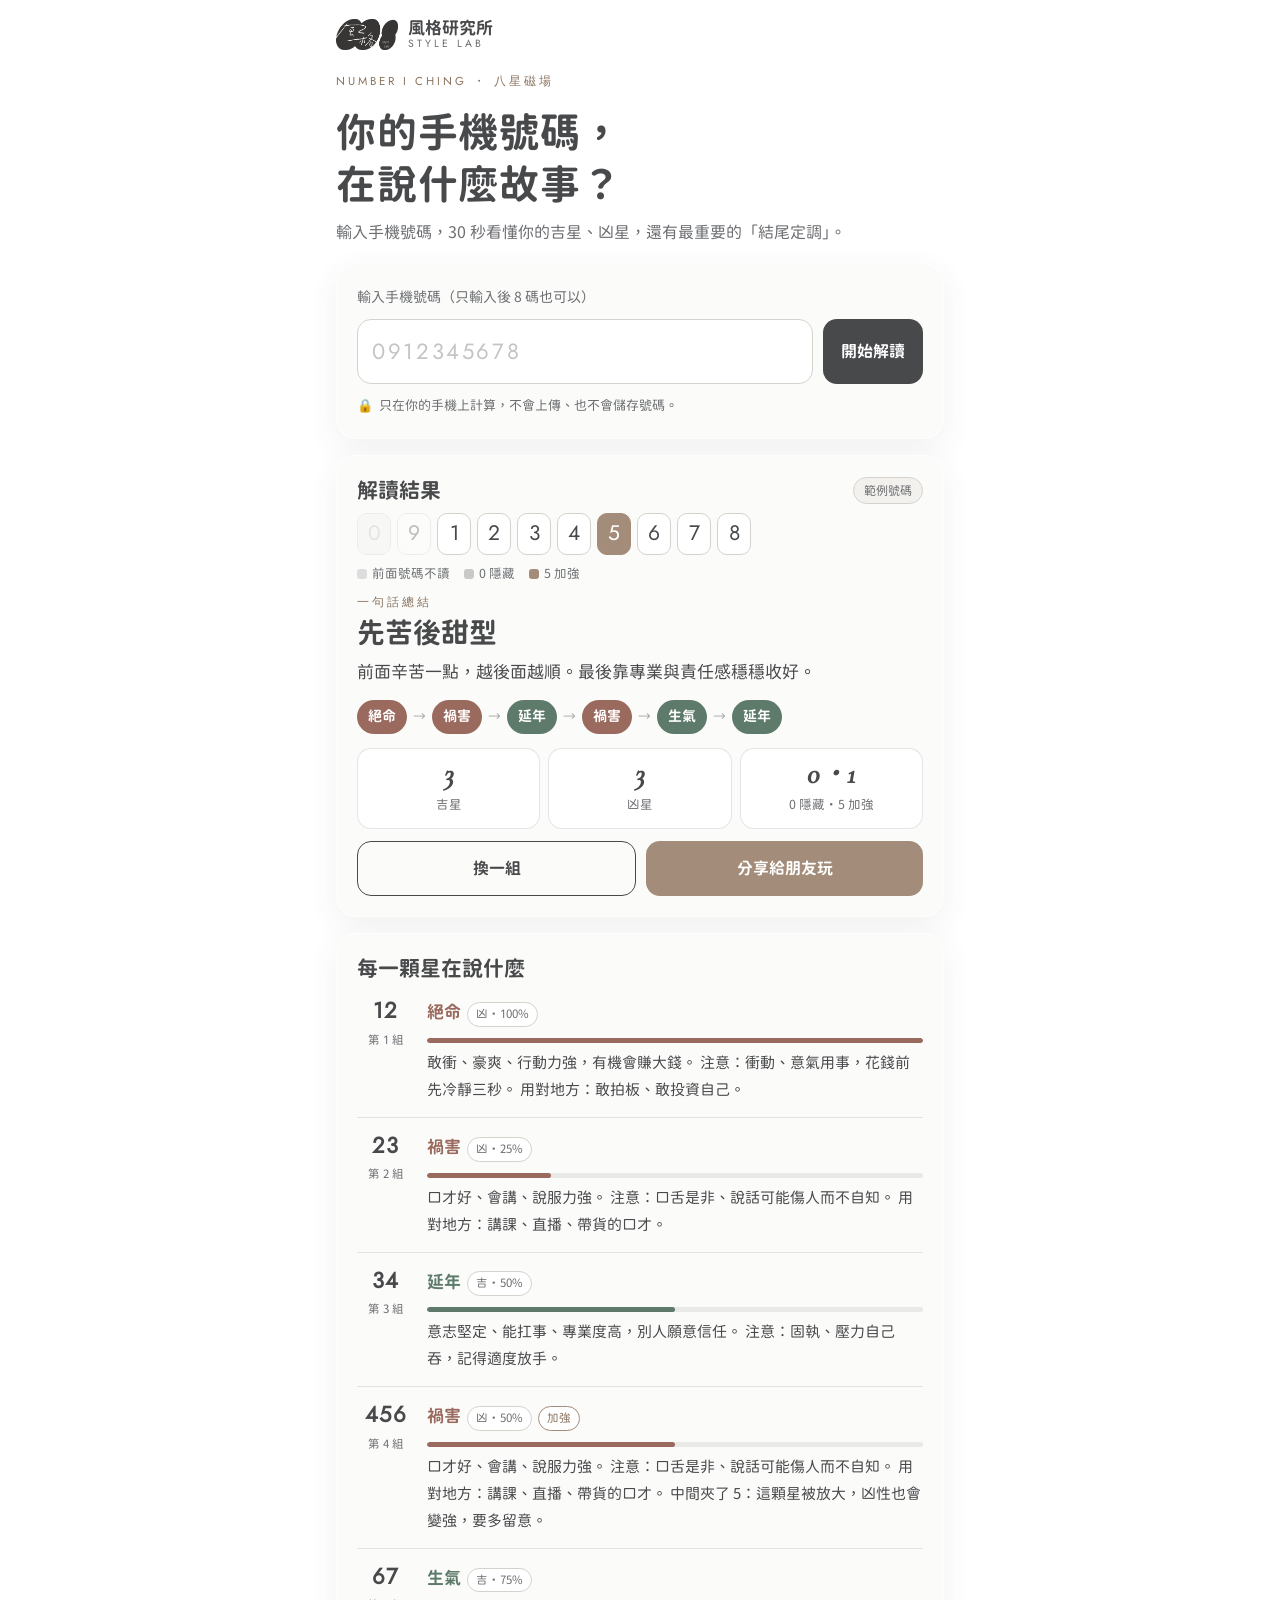
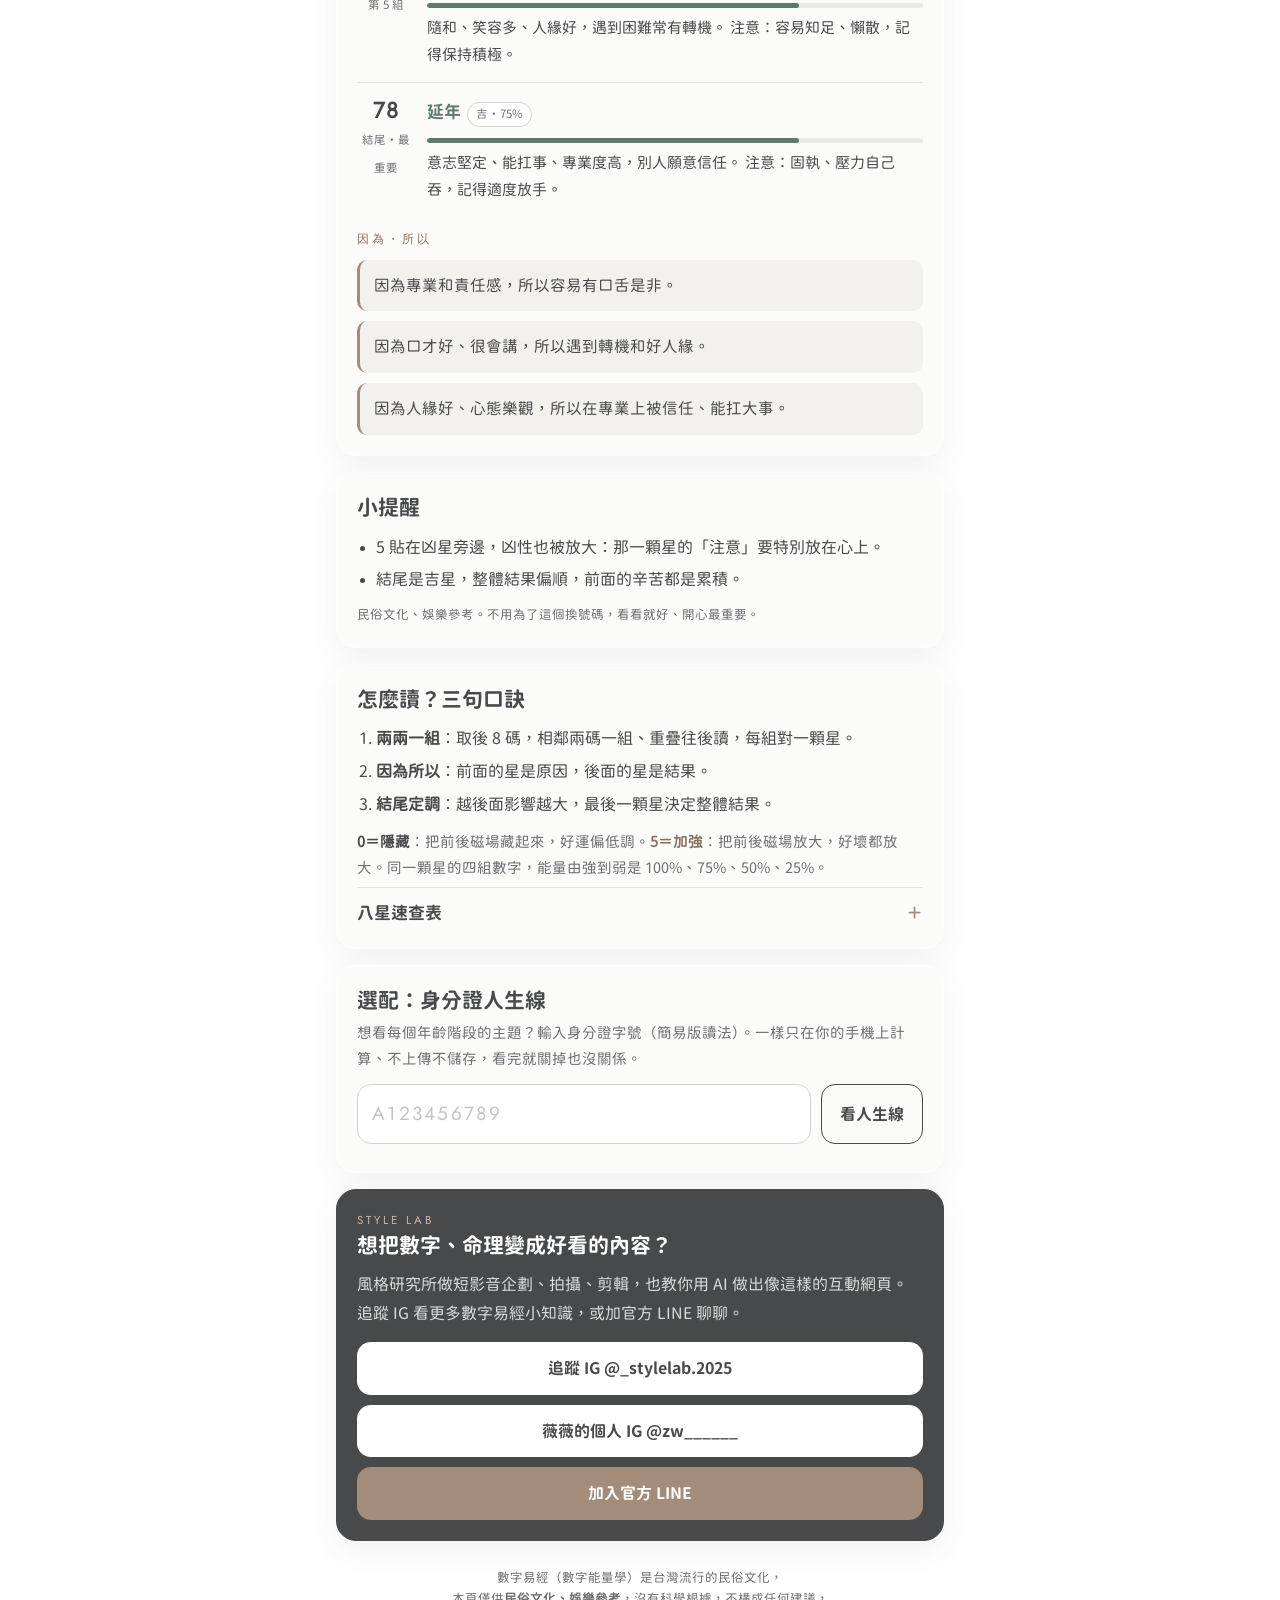
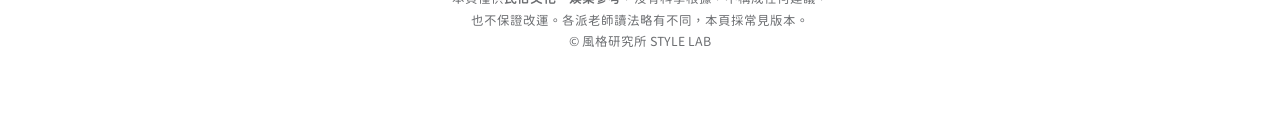
==== number/index.html @ 693fcae9 "新增數字易經八星判斷一頁式網頁 /number/ 獨立頁面，不連進官網導覽；只在瀏覽器計算、不上傳不儲存。  Co-Authored-By: Claude Opus 5.5 <noreply@anth" ====
<!doctype html>
<html lang="zh-Hant-TW">
<head>
<meta charset="utf-8">
<meta name="viewport" content="width=device-width,initial-scale=1,viewport-fit=cover">
<title>數字易經・八星判斷｜風格研究所</title>
<meta name="description" content="輸入手機號碼，30 秒看懂你的八星磁場：天醫、生氣、延年、伏位、絕命、五鬼、六煞、禍害。只在你的手機上計算，不上傳、不儲存。民俗文化、娛樂參考。">
<meta name="color-scheme" content="light">
<meta name="theme-color" content="#E4E4E3">
<meta property="og:title" content="你的手機號碼，在說什麼故事？｜數字易經八星判斷">
<meta property="og:description" content="輸入手機後 8 碼，看懂你的吉星、凶星和結尾定調。風格研究所 STYLE LAB。">
<meta property="og:image" content="https://stylelab-tw.github.io/number/og.jpg">
<meta property="og:type" content="website">
<link rel="icon" href="../assets/logo.png">
<style>
@font-face{font-family:"JX";src:local("jf-jinxuanlatte-2.1 Bold"),local("jf-jinxuanlatte-2.1"),url(n-title.woff2) format("woff2");font-weight:700;font-display:swap}
@font-face{font-family:"GS";src:url(n-body.woff2) format("woff2");font-weight:400;font-display:swap}
@font-face{font-family:"Jost";src:url(../assets/jost.woff2) format("woff2");font-weight:400}
@font-face{font-family:"Corm";src:url(../assets/corm.woff2) format("woff2");font-weight:500;font-style:italic}
:root{
  --charcoal:#48494B;--smoke:#6B6D70;--mist:#A5A5A3;--warm:#D5D2CE;--ivory:#F3F1EE;--champ:#A38C79;--champ-d:#8A735F;
  --paper1:#E6E6E5;--paper2:#D9D9D8;--glass:rgba(250,250,249,.72);--line:rgba(72,73,75,.14);
  --good:#5E7A6B;--bad:#9A6A5E;
  --f-title:"JX","PingFang TC","Noto Sans TC",sans-serif;
  --f-body:"GS","PingFang TC","Noto Sans TC",sans-serif;
  --f-tag:"Jost","Helvetica Neue",Arial,sans-serif;
  --f-num:"Corm",Georgia,serif;
  color-scheme:light;
}
*{box-sizing:border-box}
html{-webkit-text-size-adjust:100%}
body{margin:0;color:var(--charcoal);font-family:var(--f-body);font-size:16px;line-height:1.8;-webkit-font-smoothing:antialiased;
  background:#DCDCDB radial-gradient(120% 70% at 85% -10%,rgba(255,255,255,.75),rgba(255,255,255,0) 60%) fixed,
  linear-gradient(180deg,var(--paper1),var(--paper2)) fixed;min-height:100vh}
a{color:inherit}
.wrap{max-width:640px;margin:0 auto;padding:0 max(16px,env(safe-area-inset-left,0px)) 40px}
header{display:flex;align-items:center;gap:10px;padding:18px 0 6px}
header img{width:62px;height:auto}
header .bn{font-family:var(--f-title);font-size:17px;line-height:1.2}
header .bn small{display:block;font-family:var(--f-tag);font-size:10.5px;letter-spacing:.28em;color:var(--smoke)}
.tag{font-family:var(--f-tag);font-size:11.5px;letter-spacing:.26em;color:var(--champ-d);text-transform:uppercase}
h1{font-family:var(--f-title);font-weight:700;font-size:clamp(28px,8vw,40px);line-height:1.3;margin:14px 0 8px;letter-spacing:.02em}
h2{font-family:var(--f-title);font-weight:700;font-size:21px;line-height:1.4;margin:0 0 10px}
h3{font-family:var(--f-title);font-weight:700;font-size:17px;margin:0 0 4px}
.lead{color:var(--smoke);margin:0 0 18px}
.card{background:var(--glass);border:1px solid rgba(255,255,255,.7);border-radius:20px;padding:20px;box-shadow:0 10px 30px rgba(72,73,75,.08);
  backdrop-filter:blur(10px);-webkit-backdrop-filter:blur(10px);margin:0 0 16px}
label.lb{display:block;font-size:14px;color:var(--smoke);margin-bottom:8px}
.inrow{display:flex;gap:10px}
input[type=text],input[type=tel]{flex:1;min-width:0;font:inherit;font-family:var(--f-tag);font-size:22px;letter-spacing:.12em;padding:12px 14px;border-radius:14px;border:1.5px solid var(--warm);background:#fff;color:var(--charcoal);outline:none}
input:focus{border-color:var(--champ)}
input::placeholder{color:#c4c4c2}
button{font:inherit;cursor:pointer}
.btn{border:0;border-radius:14px;padding:12px 18px;background:var(--charcoal);color:#fff;font-family:var(--f-title);font-size:16px;white-space:nowrap}
.btn.ghost{background:transparent;color:var(--charcoal);border:1.5px solid var(--charcoal)}
.btn.champ{background:var(--champ)}
.note{font-size:13px;color:var(--smoke);margin:10px 0 0;display:flex;gap:6px;align-items:flex-start}
.err{color:var(--bad);font-size:14px;margin:8px 0 0;min-height:0}
.badge{display:inline-block;font-size:12px;padding:2px 10px;border-radius:99px;background:var(--ivory);border:1px solid var(--warm);color:var(--smoke);vertical-align:middle}
/* digits */
.digits{display:flex;flex-wrap:wrap;gap:6px;margin:4px 0 14px}
.dg{width:34px;height:42px;border-radius:10px;display:flex;align-items:center;justify-content:center;font-family:var(--f-tag);font-size:21px;background:#fff;border:1px solid var(--warm)}
.dg.z{color:#b9b9b7;background:#efefee}
.dg.f{color:#fff;background:var(--champ);border-color:var(--champ)}
.dg.off{opacity:.35}
.legend{font-size:12.5px;color:var(--smoke);display:flex;gap:14px;flex-wrap:wrap;margin-top:-6px;margin-bottom:6px}
.legend i{display:inline-block;width:10px;height:10px;border-radius:3px;margin-right:5px;vertical-align:-1px}
/* summary */
.type{font-family:var(--f-title);font-size:28px;line-height:1.3;margin:2px 0 6px}
.one{font-size:17px;line-height:1.75;margin:0}
.chain{display:flex;flex-wrap:wrap;align-items:center;gap:6px;margin:14px 0 0}
.chip{display:inline-flex;align-items:center;gap:4px;padding:4px 11px;border-radius:99px;font-size:14px;font-family:var(--f-title);color:#fff}
.chip.g{background:var(--good)}.chip.b{background:var(--bad)}.chip.n{background:var(--mist)}
.arrow{color:var(--mist);font-size:13px}
.stats{display:grid;grid-template-columns:repeat(3,1fr);gap:8px;margin-top:14px}
.stat{background:#fff;border-radius:14px;padding:10px;text-align:center;border:1px solid var(--line)}
.stat b{display:block;font-family:var(--f-num);font-style:italic;font-size:28px;line-height:1.1;color:var(--charcoal)}
.stat span{font-size:12.5px;color:var(--smoke)}
/* rows */
.row{display:flex;gap:12px;padding:14px 0;border-top:1px solid var(--line)}
.row:first-of-type{border-top:0;padding-top:4px}
.pair{flex:none;width:58px;text-align:center}
.pair b{display:block;font-family:var(--f-tag);font-size:22px;letter-spacing:.06em;line-height:1.2}
.pair small{font-size:11.5px;color:var(--smoke)}
.rbody{flex:1;min-width:0}
.rhead{display:flex;flex-wrap:wrap;gap:6px;align-items:center;margin-bottom:2px}
.mini{font-size:11.5px;padding:1px 8px;border-radius:99px;border:1px solid var(--warm);color:var(--smoke);background:#fff}
.mini.h{background:#efefee}.mini.s{border-color:var(--champ);color:var(--champ-d)}
.bar{height:5px;border-radius:9px;background:#e9e9e8;margin:6px 0 6px;overflow:hidden}
.bar i{display:block;height:100%;border-radius:9px}
.rbody p{margin:0;font-size:15px}
.because{background:var(--ivory);border-left:3px solid var(--champ);border-radius:10px;padding:12px 14px;margin:10px 0 0;font-size:15.5px}
.tips{margin:0;padding-left:1.2em}
.tips li{margin:4px 0}
details{border-top:1px solid var(--line);padding-top:10px;margin-top:6px}
summary{cursor:pointer;font-family:var(--f-title);font-size:17px;list-style:none;display:flex;justify-content:space-between;align-items:center}
summary::-webkit-details-marker{display:none}
summary::after{content:"＋";color:var(--champ)}
details[open] summary::after{content:"－"}
table{width:100%;border-collapse:collapse;font-size:14px}
th,td{padding:8px 6px;border-bottom:1px solid var(--line);text-align:left;vertical-align:top}
th{font-weight:400;color:var(--smoke);font-size:12.5px}
td.st{font-family:var(--f-title);white-space:nowrap}
td.nm{font-family:var(--f-tag);letter-spacing:.04em;white-space:nowrap}
.cta{background:var(--charcoal);color:#fff;border-color:var(--charcoal)}
.cta h2{color:#fff}
.cta p{color:#dcdcdb;margin:0 0 14px}
.cta .btns{display:flex;flex-direction:column;gap:10px}
.cta a.btn{display:block;text-align:center;text-decoration:none;background:#fff;color:var(--charcoal)}
.cta a.btn.champ{background:var(--champ);color:#fff}
.share{display:flex;gap:10px;margin-top:12px}
.share .btn{flex:1}
footer{font-size:12.5px;color:var(--smoke);text-align:center;padding:10px 0 30px;line-height:1.7}
.toast{position:fixed;left:50%;bottom:24px;transform:translateX(-50%);background:var(--charcoal);color:#fff;padding:8px 16px;border-radius:99px;font-size:14px;opacity:0;transition:opacity .25s;pointer-events:none}
.toast.on{opacity:.95}
@media (max-width:380px){.dg{width:30px;height:38px;font-size:19px}.btn{padding:12px 14px}}
</style>
</head>
<body>
<div class="wrap">
  <header>
    <img src="../assets/logo.png" alt="風格研究所 Logo">
    <div class="bn">風格研究所<small>STYLE LAB</small></div>
  </header>

  <section>
    <div class="tag" style="margin-top:14px">Number I Ching ・ 八星磁場</div>
    <h1>你的手機號碼，<br>在說什麼故事？</h1>
    <p class="lead">輸入手機號碼，30 秒看懂你的吉星、凶星，還有最重要的「結尾定調」。</p>
  </section>

  <section class="card" id="form">
    <label class="lb" for="num">輸入手機號碼（只輸入後 8 碼也可以）</label>
    <div class="inrow">
      <input id="num" type="tel" inputmode="numeric" autocomplete="off" maxlength="14" placeholder="0912345678">
      <button class="btn" id="go">開始解讀</button>
    </div>
    <div class="err" id="err" role="alert"></div>
    <p class="note"><span>🔒</span><span>只在你的手機上計算，不會上傳、也不會儲存號碼。</span></p>
  </section>

  <div id="result" aria-live="polite"></div>

  <section class="card">
    <h2>怎麼讀？三句口訣</h2>
    <ol class="tips">
      <li><b>兩兩一組</b>：取後 8 碼，相鄰兩碼一組、重疊往後讀，每組對一顆星。</li>
      <li><b>因為所以</b>：前面的星是原因，後面的星是結果。</li>
      <li><b>結尾定調</b>：越後面影響越大，最後一顆星決定整體結果。</li>
    </ol>
    <p style="margin:10px 0 0;font-size:14.5px;color:var(--smoke)"><b style="color:var(--charcoal)">0＝隱藏</b>：把前後磁場藏起來，好運偏低調。<b style="color:var(--champ-d)">5＝加強</b>：把前後磁場放大，好壞都放大。同一顆星的四組數字，能量由強到弱是 100%、75%、50%、25%。</p>
    <details>
      <summary>八星速查表</summary>
      <table style="margin-top:8px">
        <thead><tr><th>星</th><th>數字（由強到弱）</th><th>關鍵字</th></tr></thead>
        <tbody id="tbl"></tbody>
      </table>
      <p style="font-size:12.5px;color:var(--smoke);margin:8px 0 0">數字前後顛倒意思相同（13＝31）。東組 1349、西組 2678：同組是吉星，跨組是凶星，兩個一樣是伏位。</p>
    </details>
  </section>

  <section class="card">
    <h2 style="margin-bottom:4px">選配：身分證人生線</h2>
    <p style="margin:0 0 12px;font-size:14.5px;color:var(--smoke)">想看每個年齡階段的主題？輸入身分證字號（簡易版讀法）。一樣只在你的手機上計算、不上傳不儲存，看完就關掉也沒關係。</p>
    <div class="inrow">
      <input id="pid" type="text" autocomplete="off" autocapitalize="characters" spellcheck="false" maxlength="10" placeholder="A123456789" style="font-size:19px">
      <button class="btn ghost" id="go2">看人生線</button>
    </div>
    <div class="err" id="err2" role="alert"></div>
    <div id="life"></div>
  </section>

  <section class="card cta">
    <div class="tag" style="color:#cbb8a8">Style Lab</div>
    <h2>想把數字、命理變成好看的內容？</h2>
    <p>風格研究所做短影音企劃、拍攝、剪輯，也教你用 AI 做出像這樣的互動網頁。追蹤 IG 看更多數字易經小知識，或加官方 LINE 聊聊。</p>
    <div class="btns">
      <a class="btn" href="https://www.instagram.com/_stylelab.2025/" target="_blank" rel="noopener">追蹤 IG @_stylelab.2025</a>
      <a class="btn" href="https://www.instagram.com/zw______/" target="_blank" rel="noopener">薇薇的個人 IG @zw______</a>
      <a class="btn champ" href="https://lin.ee/Q5kmamu" target="_blank" rel="noopener">加入官方 LINE</a>
    </div>
  </section>

  <footer>
    數字易經（數字能量學）是台灣流行的民俗文化，<br>本頁僅供<b>民俗文化、娛樂參考</b>，沒有科學根據，不構成任何建議，<br>也不保證改運。各派老師讀法略有不同，本頁採常見版本。<br>
    © 風格研究所 STYLE LAB
  </footer>
</div>
<div class="toast" id="toast"></div>

<script>
(function(){
"use strict";
var STARS={
  "天醫":{jx:1,pairs:["13","68","49","27"],kw:"財富、貴人、感情",
    trait:"善良大方、財運好，常遇到願意幫忙的人。",care:"太相信人容易被騙、心軟借錢要小心。",
    cause:"有財運、有貴人",result:"得到財富和貴人",end:"結果落在財與貴人，錢和幫手會來。"},
  "生氣":{jx:1,pairs:["14","67","39","28"],kw:"樂觀、人緣、轉機",
    trait:"隨和、笑容多、人緣好，遇到困難常有轉機。",care:"容易知足、懶散，記得保持積極。",
    cause:"人緣好、心態樂觀",result:"遇到轉機和好人緣",end:"最後靠好人緣收尾，遇到困難總有轉機。"},
  "延年":{jx:1,pairs:["19","78","34","26"],kw:"專業、領導、責任",
    trait:"意志堅定、能扛事、專業度高，別人願意信任。",care:"固執、壓力自己吞，記得適度放手。",
    cause:"專業和責任感",result:"在專業上被信任、能扛大事",end:"最後靠專業與責任感穩穩收好。"},
  "伏位":{jx:1,pairs:["11","22","33","44","66","77","88","99"],kw:"穩定、等待、延續",
    trait:"穩定、有耐心，會把前一顆星的能量延續下去。",care:"保守、猶豫，機會來了要敢抓。",
    cause:"穩穩累積",result:"慢慢累積、穩定延續",end:"結尾是伏位，代表前面的能量會穩穩延續下去。"},
  "絕命":{jx:0,pairs:["12","69","48","37"],kw:"衝勁、投資、大起大落",
    trait:"敢衝、豪爽、行動力強，有機會賺大錢。",care:"衝動、意氣用事，花錢前先冷靜三秒。",
    cause:"敢衝敢拚",result:"大起大落、得失都大",end:"結尾是絕命，衝勁強但起伏大，重大決定要多想一步。"},
  "五鬼":{jx:0,pairs:["18","79","36","24"],kw:"聰明、創意、變動",
    trait:"點子多、反應快、學習力強，常有鬼點子。",care:"想法反覆、計畫常變，記得把點子寫下來做完。",
    cause:"點子多、反應快",result:"計畫多變、需要多確認",end:"結尾是五鬼，點子源源不絕，但結果容易變動，計畫要定下來。"},
  "六煞":{jx:0,pairs:["16","47","38","29"],kw:"人際、桃花、美感",
    trait:"細心、有美感、異性緣好，懂得照顧人。",care:"情緒化、猶豫不決，人際上別想太多。",
    cause:"懂人心、有美感",result:"人際和感情的課題比較多",end:"結尾是六煞，美感與服務力是武器，但要顧好情緒與人際界線。"},
  "禍害":{jx:0,pairs:["17","89","46","23"],kw:"口才、表達、說服",
    trait:"口才好、會講、說服力強。",care:"口舌是非、說話可能傷人而不自知。",
    cause:"口才好、很會講",result:"容易有口舌是非",end:"結尾是禍害，口才是你的武器，說話先肯定再講問題就很加分。"}
};
var USE={"絕命":"用對地方：敢拍板、敢投資自己","五鬼":"用對地方：源源不絕的企劃點子","六煞":"用對地方：很懂人心的服務力與美感","禍害":"用對地方：講課、直播、帶貨的口才"};
var COMBO={
 "延年>天醫":"靠專業賺錢，越做越有口碑",
 "生氣>天醫":"靠人緣帶財，貴人介紹生意",
 "五鬼>天醫":"創意變現，點子能賺錢",
 "禍害>天醫":"靠口才賺錢，適合講師、直播、業務",
 "六煞>天醫":"靠人際、美感、服務賺錢",
 "絕命>天醫":"敢衝敢投資而得財，但過程辛苦",
 "天醫>生氣":"有錢也開心，財來心情好",
 "天醫>絕命":"賺得多也花得多，容易衝動投資",
 "天醫>五鬼":"財來財去，錢容易被借走或變動",
 "天醫>禍害":"因錢起口角，合夥要寫清楚",
 "延年>絕命":"責任太重、硬撐，工作壓力大",
 "五鬼>絕命":"想法太冒險，判斷容易失誤"
};
var MAP={},PCT=[100,75,50,25];
Object.keys(STARS).forEach(function(n){STARS[n].pairs.forEach(function(p,i){
  MAP[p]={n:n,pct:n==="伏位"?100:PCT[i]};MAP[p[1]+p[0]]=MAP[p];});});
function isMod(c){return c==="0"||c==="5";}
function $(id){return document.getElementById(id);}
function esc(s){return String(s).replace(/[&<>"]/g,function(c){return{"&":"&amp;","<":"&lt;",">":"&gt;","\"":"&quot;"}[c];});}

/* 手機：後 8 碼，0/5 夾在中間就併入該組 */
function readPhone(d){
  var core=[];for(var i=0;i<d.length;i++)if(!isMod(d[i]))core.push(i);
  var stars=[];
  for(var k=0;k+1<core.length;k++){
    var a=core[k],b=core[k+1],mid=d.slice(a+1,b),key=d[a]+d[b],m=MAP[key];
    var s={from:a,to:b,raw:d.slice(a,b+1),key:key,n:m.n,pct:m.pct,hide:mid.indexOf("0")>=0,boost:mid.indexOf("5")>=0,startHide:false,startBoost:false,endHide:false,endBoost:false};
    stars.push(s);
  }
  if(stars.length){
    var lead=d.slice(0,core[0]),tail=d.slice(core[core.length-1]+1);
    stars[0].startHide=lead.indexOf("0")>=0;stars[0].startBoost=lead.indexOf("5")>=0;
    var L=stars[stars.length-1];L.endHide=tail.indexOf("0")>=0;L.endBoost=tail.indexOf("5")>=0;
  }
  // 伏位延續前一顆星
  stars.forEach(function(s,i){s.eff=s.n;if(s.n==="伏位"&&i>0)s.eff=stars[i-1].eff;s.jx=STARS[s.eff].jx;});
  return stars;
}
function halfScore(arr){var g=0,b=0;arr.forEach(function(s){s.jx?g++:b++;});return{g:g,b:b,v:g-b};}
function judgeType(stars){
  var n=stars.length,bad=stars.filter(function(s){return!s.jx;}).length;
  if(n===1)return stars[0].jx?{t:"吉星型",d:"只有一顆星，而且是吉星。"}:{t:"挑戰型",d:"只有一顆星，是要學會用的能量。"};
  if(bad===0)return{t:"全吉星・順風型",d:"整串都是吉星，順上加順。"};
  var h=Math.floor(n/2),A=halfScore(stars.slice(0,h)),B=halfScore(stars.slice(h));
  if(A.v<=0&&B.v>0)return{t:"先苦後甜型",d:"前面辛苦一點，越後面越順。"};
  if(A.v>0&&B.v<0)return{t:"先甜後苦型",d:"開頭順，後段要守住成果。"};
  if(bad>n-bad)return{t:"波動挑戰型",d:"凶星比較多，能量很強，用對地方就是優勢。"};
  return{t:"起伏成長型",d:"吉凶交錯，在起伏中一路成長。"};
}
function becauseLine(a,b){
  var k=a.eff+">"+b.eff;
  if(COMBO[k])return "因為"+STARS[a.eff].cause+"，所以"+COMBO[k]+"。";
  if(b.n==="伏位")return "因為"+STARS[a.eff].cause+"，後面接伏位，這股能量會被穩穩延續。";
  return "因為"+STARS[a.eff].cause+"，所以"+STARS[b.eff].result+"。";
}
function tagList(s){
  var t=[];
  if(s.hide||s.startHide)t.push('<span class="mini h">隱藏</span>');
  if(s.boost||s.startBoost)t.push('<span class="mini s">加強</span>');
  if(s.endBoost)t.push('<span class="mini s">結尾 5 放大</span>');
  if(s.endHide)t.push('<span class="mini h">結尾 0 低調</span>');
  return t.join("");
}
function render(input,isDemo){
  var digits=input.replace(/\D/g,"");
  if(digits.length<4){$("err").textContent="請至少輸入 4 碼數字喔（建議輸入手機後 8 碼）。";return false;}
  $("err").textContent="";
  var full=digits,d=digits.slice(-8),offset=full.length-d.length;
  var stars=readPhone(d);
  var html="";
  // digit strip
  var cells="";
  for(var i=0;i<full.length;i++){
    var c=full[i],cls="dg"+(c==="0"?" z":c==="5"?" f":"")+(i<offset?" off":"");
    cells+='<span class="'+cls+'">'+c+'</span>';
  }
  html+='<section class="card"><div style="display:flex;justify-content:space-between;align-items:center;margin-bottom:8px"><h2 style="margin:0">解讀結果</h2>'+(isDemo?'<span class="badge">範例號碼</span>':'')+'</div>';
  html+='<div class="digits">'+cells+'</div><div class="legend">'+(offset?'<span><i style="background:#ddd"></i>前面號碼不讀</span>':'')+'<span><i style="background:#c9c9c7"></i>0 隱藏</span><span><i style="background:var(--champ)"></i>5 加強</span></div>';
  if(!stars.length){
    html+='<p class="one">這串數字幾乎都是 0 和 5，讀不出星。0 很多代表能量低調內斂、5 很多代表好壞都被放大。換一組號碼試試看吧！</p></section>';
    $("result").innerHTML=html;return true;
  }
  var ty=judgeType(stars),last=stars[stars.length-1];
  var endTxt=STARS[last.n].end;
  if(last.n==="伏位"&&stars.length>1)endTxt="結尾是伏位，把前面的「"+last.eff+"」穩穩延續下去："+STARS[last.eff].end;
  if(last.endBoost)endTxt+="結尾的 5 再把這顆星放大。";
  if(last.endHide)endTxt+="結尾的 0 讓結果比較低調，不一定馬上看得到。";
  var one=ty.d+endTxt;
  html+='<div class="tag">一句話總結</div><div class="type">'+ty.t+'</div><p class="one">'+esc(one)+'</p>';
  html+='<div class="chain">';
  stars.forEach(function(s,i){html+=(i?'<span class="arrow">→</span>':'')+'<span class="chip '+(s.n==="伏位"?"n":s.jx?"g":"b")+'">'+s.n+'</span>';});
  html+='</div>';
  var g=stars.filter(function(s){return STARS[s.n].jx;}).length,z=(d.match(/0/g)||[]).length,f=(d.match(/5/g)||[]).length;
  html+='<div class="stats"><div class="stat"><b>'+g+'</b><span>吉星</span></div><div class="stat"><b>'+(stars.length-g)+'</b><span>凶星</span></div><div class="stat"><b>'+z+'・'+f+'</b><span>0 隱藏・5 加強</span></div></div>';
  html+='<div class="share"><button class="btn ghost" id="again">換一組</button><button class="btn champ" id="share">分享給朋友玩</button></div></section>';

  // detail
  html+='<section class="card"><h2>每一顆星在說什麼</h2>';
  stars.forEach(function(s,i){
    var S=STARS[s.n],col=s.n==="伏位"?"var(--mist)":S.jx?"var(--good)":"var(--bad)";
    var body=S.trait+" "+(S.jx?"注意："+S.care:"注意："+S.care+" "+USE[s.n]+"。");
    if(s.n==="伏位"&&i>0)body="延續前一顆星「"+stars[i-1].n+"」的能量。"+(stars[i-1].jx?"接在吉星後面是加分。":"接在凶星後面要小心卡住、走不出來。");
    if(s.hide)body+=" 中間夾了 0：這顆星被隱藏，力量在但不明顯，需要時間發酵。";
    if(s.boost)body+=" 中間夾了 5：這顆星被放大"+(S.jx?"，好處更明顯。":"，凶性也會變強，要多留意。");
    if(i===0&&s.startHide)body+=" 開頭有 0：起步比較低調。";
    if(i===0&&s.startBoost)body+=" 開頭有 5：一開始就把這顆星放大。";
    html+='<div class="row"><div class="pair"><b>'+esc(s.raw)+'</b><small>'+(i===stars.length-1?"結尾・最重要":"第 "+(i+1)+" 組")+'</small></div><div class="rbody"><div class="rhead"><h3 style="color:'+col+'">'+s.n+'</h3><span class="mini">'+(S.jx?"吉":"凶")+'・'+s.pct+'%</span>'+tagList(s)+'</div><div class="bar"><i style="width:'+s.pct+'%;background:'+col+'"></i></div><p>'+esc(body)+'</p></div></div>';
  });
  // because chain: last two meaningful links
  var links=[];
  for(var j=0;j+1<stars.length;j++)links.push(becauseLine(stars[j],stars[j+1]));
  if(links.length){
    html+='<div class="tag" style="margin-top:12px">因為・所以</div>';
    var show=links.slice(-3);
    show.forEach(function(l){html+='<div class="because">'+esc(l)+'</div>';});
  }
  html+='</section>';

  // tips
  var tips=[];
  if(z>=3)tips.push("0 有 "+z+" 個：好運偏內斂，能力和人緣容易被藏住，主動曝光作品、讓別人知道你在做什麼，效果會更好。");
  else if(z>0)tips.push("有 0 的地方能量比較低調，不是沒有，而是需要時間發酵。");
  var nearBad=stars.some(function(s){return!STARS[s.n].jx&&(s.boost||s.endBoost||s.startBoost);});
  if(nearBad)tips.push("5 貼在凶星旁邊，凶性也被放大：那一顆星的「注意」要特別放在心上。");
  if(!STARS[last.n].jx)tips.push("結尾是凶星不用怕，凶星是波動大、要會用的能量，用對地方反而是優勢。");
  else tips.push("結尾是吉星，整體結果偏順，"+(ty.t.indexOf("先苦")>=0?"前面的辛苦都是累積。":"保持現在的節奏就好。"));
  if(digits.length<8)tips.push("你只輸入了 "+digits.length+" 碼，輸入完整後 8 碼會讀得更完整。");
  html+='<section class="card"><h2>小提醒</h2><ul class="tips">'+tips.map(function(t){return"<li>"+esc(t)+"</li>";}).join("")+'</ul><p style="font-size:12.5px;color:var(--smoke);margin:10px 0 0">民俗文化、娛樂參考。不用為了這個換號碼，看看就好、開心最重要。</p></section>';
  $("result").innerHTML=html;
  $("again").onclick=function(){$("num").value="";$("num").focus();window.scrollTo({top:$("form").offsetTop-10,behavior:"smooth"});};
  $("share").onclick=share;
  return true;
}
function share(){
  var url=location.href.split("#")[0].split("?")[0],data={title:"數字易經八星判斷",text:"輸入手機號碼，看看你的號碼在說什麼故事（民俗文化、娛樂參考）",url:url};
  if(navigator.share){navigator.share(data).catch(function(){});return;}
  try{navigator.clipboard.writeText(url).then(function(){toast("已複製連結，貼給朋友玩吧！");},function(){toast(url);});}catch(e){toast(url);}
}
function toast(t){var el=$("toast");el.textContent=t;el.classList.add("on");setTimeout(function(){el.classList.remove("on");},2200);}

/* 身分證人生線（簡易版）：字母轉兩碼 A=01…Z=26，共 11 碼兩兩一組 10 組 */
var AGES=["0–10 歲","11–15 歲","16–20 歲","21–25 歲","26–30 歲","31–35 歲","36–40 歲","41–45 歲","46–50 歲","51 歲以後"];
function nearest(d,i,dir){for(var k=i;k>=0&&k<d.length;k+=dir)if(!isMod(d[k]))return k;return -1;}
function readLife(id){
  var L=id.charCodeAt(0)-64,d=(L<10?"0":"")+L+id.slice(1),out=[];
  for(var k=0;k<10;k++){
    var a=k,b=k+1,hide=false,boost=false;
    if(isMod(d[a])){hide=hide||d[a]==="0";boost=boost||d[a]==="5";a=nearest(d,a,-1);if(a<0)a=nearest(d,k+1,1);}
    if(isMod(d[b])){hide=hide||d[b]==="0";boost=boost||d[b]==="5";var nb=nearest(d,b,1);b=nb<0?nearest(d,k,-1):nb;}
    var r;
    if(a<0||b<0||a===b){r={n:"伏位",pct:100};}
    else r=MAP[d[a]+d[b]];
    out.push({age:AGES[k],raw:d[k]+d[k+1],n:r.n,pct:r.pct,hide:hide,boost:boost});
  }
  return out;
}
function renderLife(){
  var v=$("pid").value.trim().toUpperCase();
  if(!/^[A-Z][12890]\d{8}$/.test(v)){$("err2").textContent="格式看起來不對喔：英文字母＋9 碼數字。";$("life").innerHTML="";return;}
  $("err2").textContent="";
  var rows=readLife(v),h='<div style="margin-top:14px">';
  rows.forEach(function(r){
    var S=STARS[r.n],col=r.n==="伏位"?"var(--mist)":S.jx?"var(--good)":"var(--bad)";
    var t=(r.hide?'<span class="mini h">隱藏</span>':'')+(r.boost?'<span class="mini s">加強</span>':'');
    h+='<div class="row"><div class="pair" style="width:72px"><b style="font-size:15px;letter-spacing:0">'+r.age+'</b></div><div class="rbody"><div class="rhead"><h3 style="color:'+col+'">'+r.n+'</h3><span class="mini">'+(S.jx?"吉":"凶")+'・'+r.pct+'%</span>'+t+'</div><p>主題：'+S.kw+'。'+(r.hide?"這段能量比較低調。":"")+(r.boost?"這段能量被放大。":"")+'</p></div></div>';
  });
  h+='<p style="font-size:12.5px;color:var(--smoke);margin:10px 0 0">簡易版讀法：0、5 往前後找最近的數字配對。身分證屬於敏感資料，請不要公開貼在社群或留言裡。</p></div>';
  $("life").innerHTML=h;
  $("pid").value="";
}

// table
var tb="";Object.keys(STARS).forEach(function(n){var S=STARS[n];tb+='<tr><td class="st" style="color:'+(n==="伏位"?"var(--smoke)":S.jx?"var(--good)":"var(--bad)")+'">'+n+'・'+(S.jx?"吉":"凶")+'</td><td class="nm">'+(n==="伏位"?"11 22 33 44…":S.pairs.join(" "))+'</td><td>'+S.kw+'</td></tr>';});
$("tbl").innerHTML=tb;

function run(){if(render($("num").value,false)){$("num").blur();setTimeout(function(){$("result").scrollIntoView({behavior:"smooth",block:"start"});},50);}}
$("go").onclick=run;
$("num").addEventListener("keydown",function(e){if(e.key==="Enter")run();});
$("go2").onclick=renderLife;
$("pid").addEventListener("keydown",function(e){if(e.key==="Enter")renderLife();});
render("0912345678",true);
})();
</script>
</body>
</html>
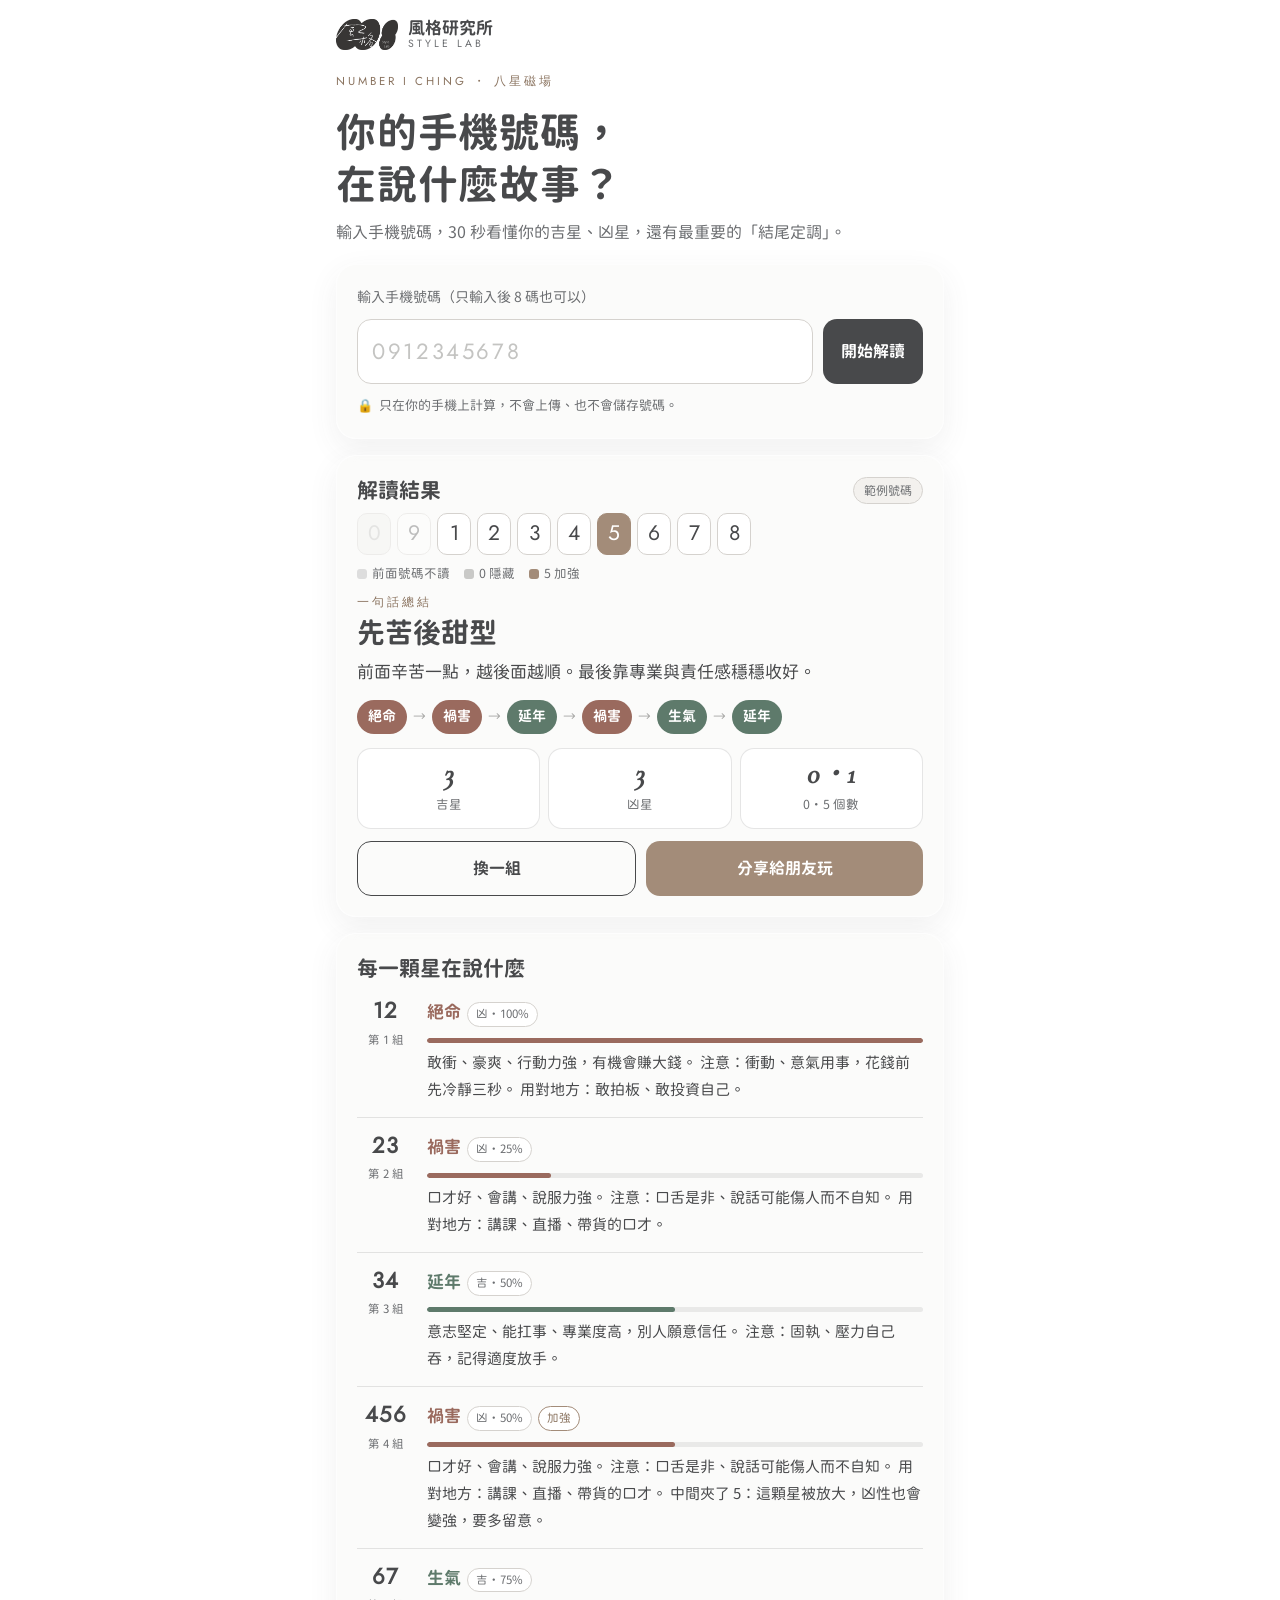
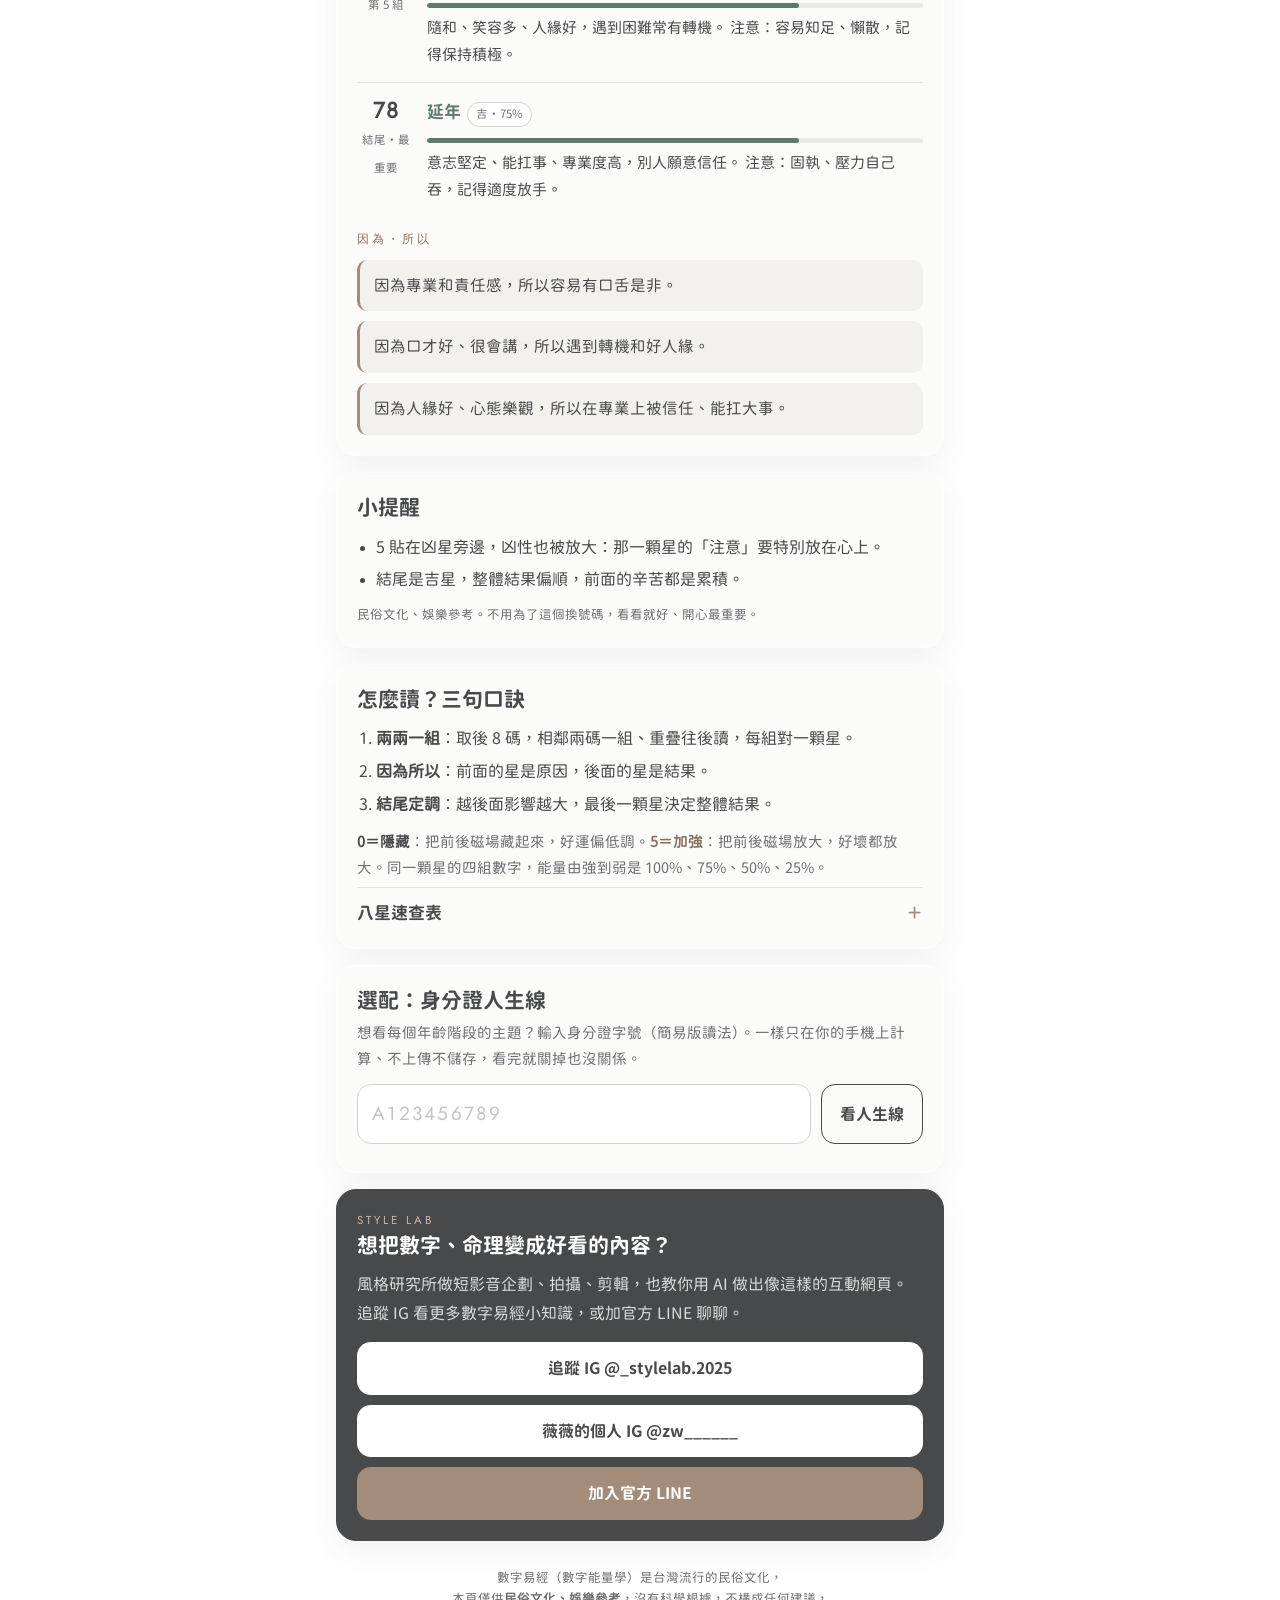
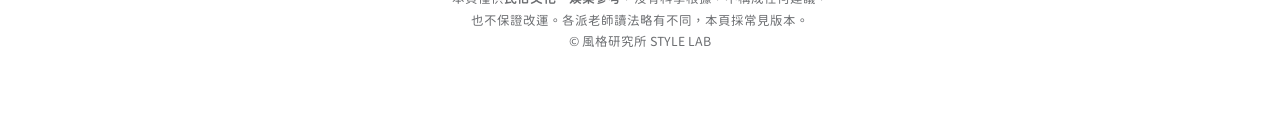
==== commit 310ba081: "八星判斷：統計卡標籤縮短 Co-Authored-By: Claude Opus 5.5 <noreply@anthropic.com> Claude-Session: https://claude." ====
--- a/number/index.html
+++ b/number/index.html
@@ -312,7 +312,7 @@
   stars.forEach(function(s,i){html+=(i?'<span class="arrow">→</span>':'')+'<span class="chip '+(s.n==="伏位"?"n":s.jx?"g":"b")+'">'+s.n+'</span>';});
   html+='</div>';
   var g=stars.filter(function(s){return STARS[s.n].jx;}).length,z=(d.match(/0/g)||[]).length,f=(d.match(/5/g)||[]).length;
-  html+='<div class="stats"><div class="stat"><b>'+g+'</b><span>吉星</span></div><div class="stat"><b>'+(stars.length-g)+'</b><span>凶星</span></div><div class="stat"><b>'+z+'・'+f+'</b><span>0 隱藏・5 加強</span></div></div>';
+  html+='<div class="stats"><div class="stat"><b>'+g+'</b><span>吉星</span></div><div class="stat"><b>'+(stars.length-g)+'</b><span>凶星</span></div><div class="stat"><b>'+z+'・'+f+'</b><span>0・5 個數</span></div></div>';
   html+='<div class="share"><button class="btn ghost" id="again">換一組</button><button class="btn champ" id="share">分享給朋友玩</button></div></section>';
 
   // detail
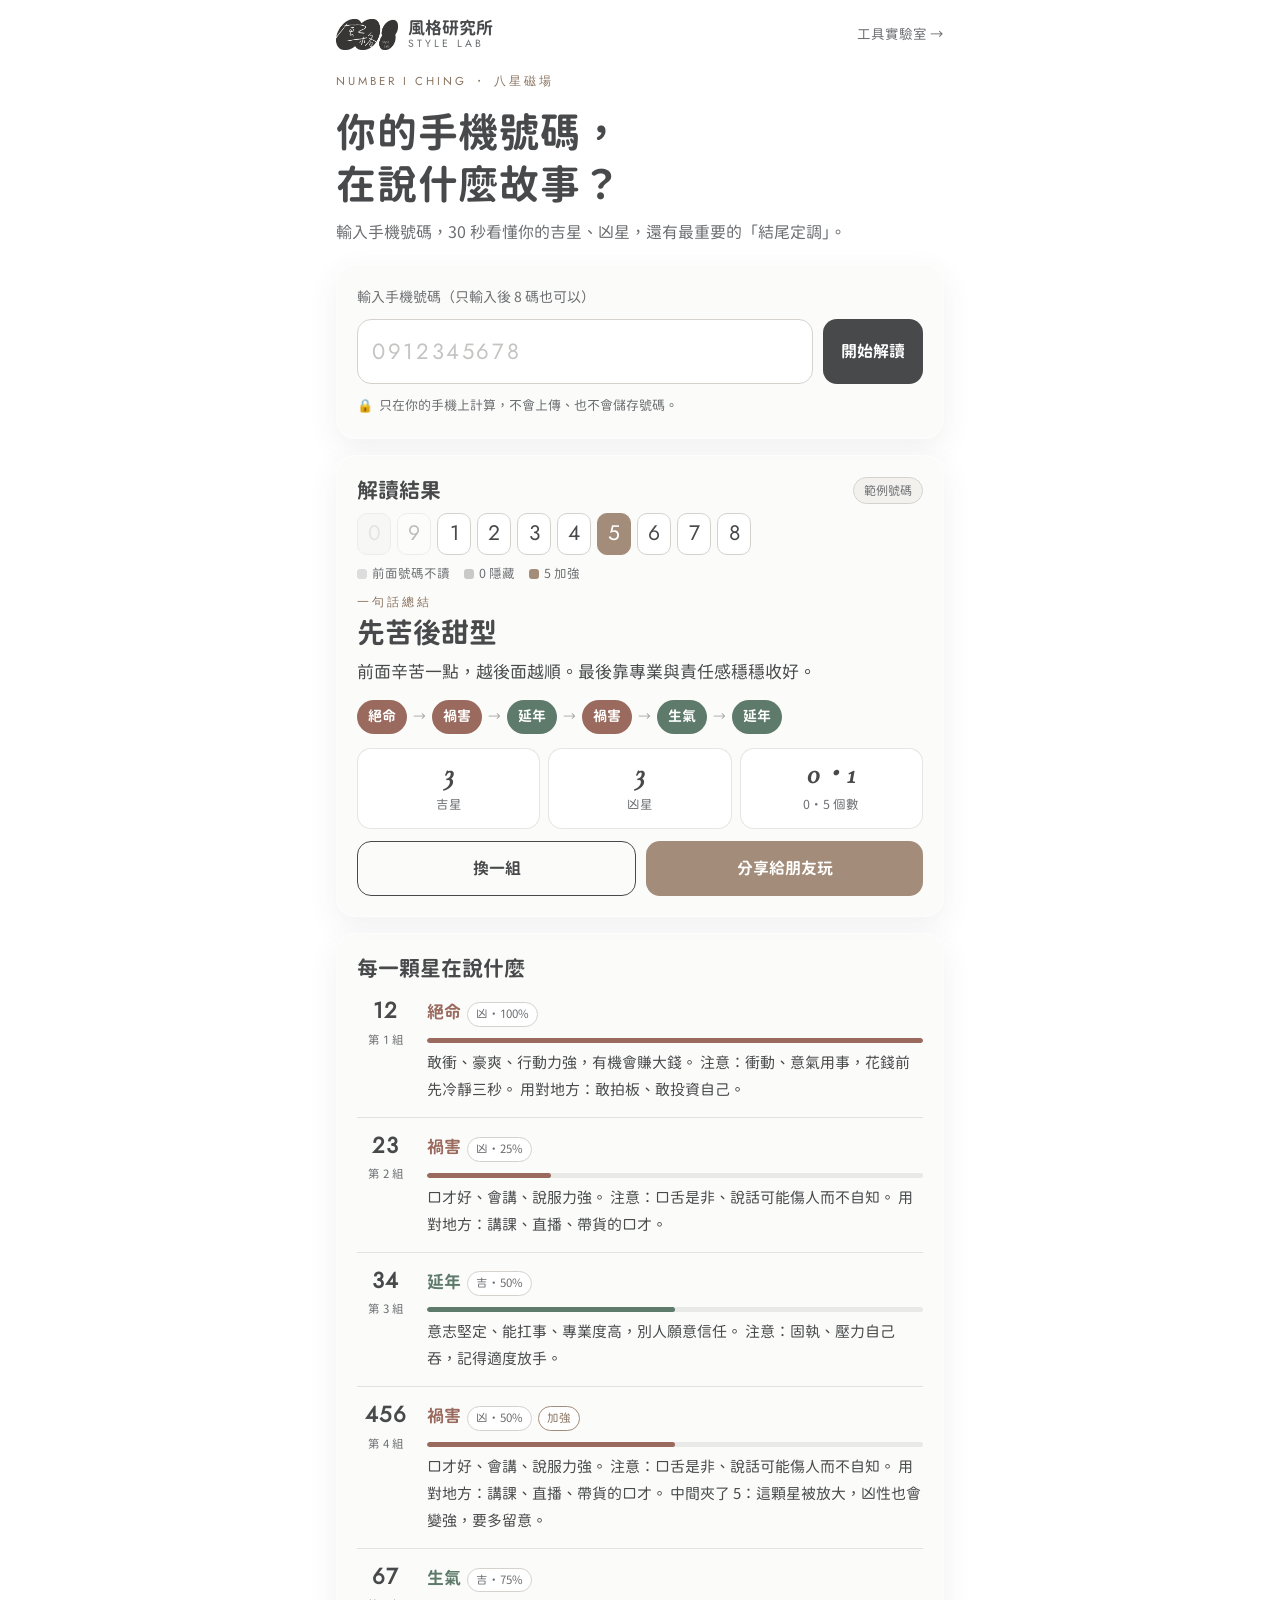
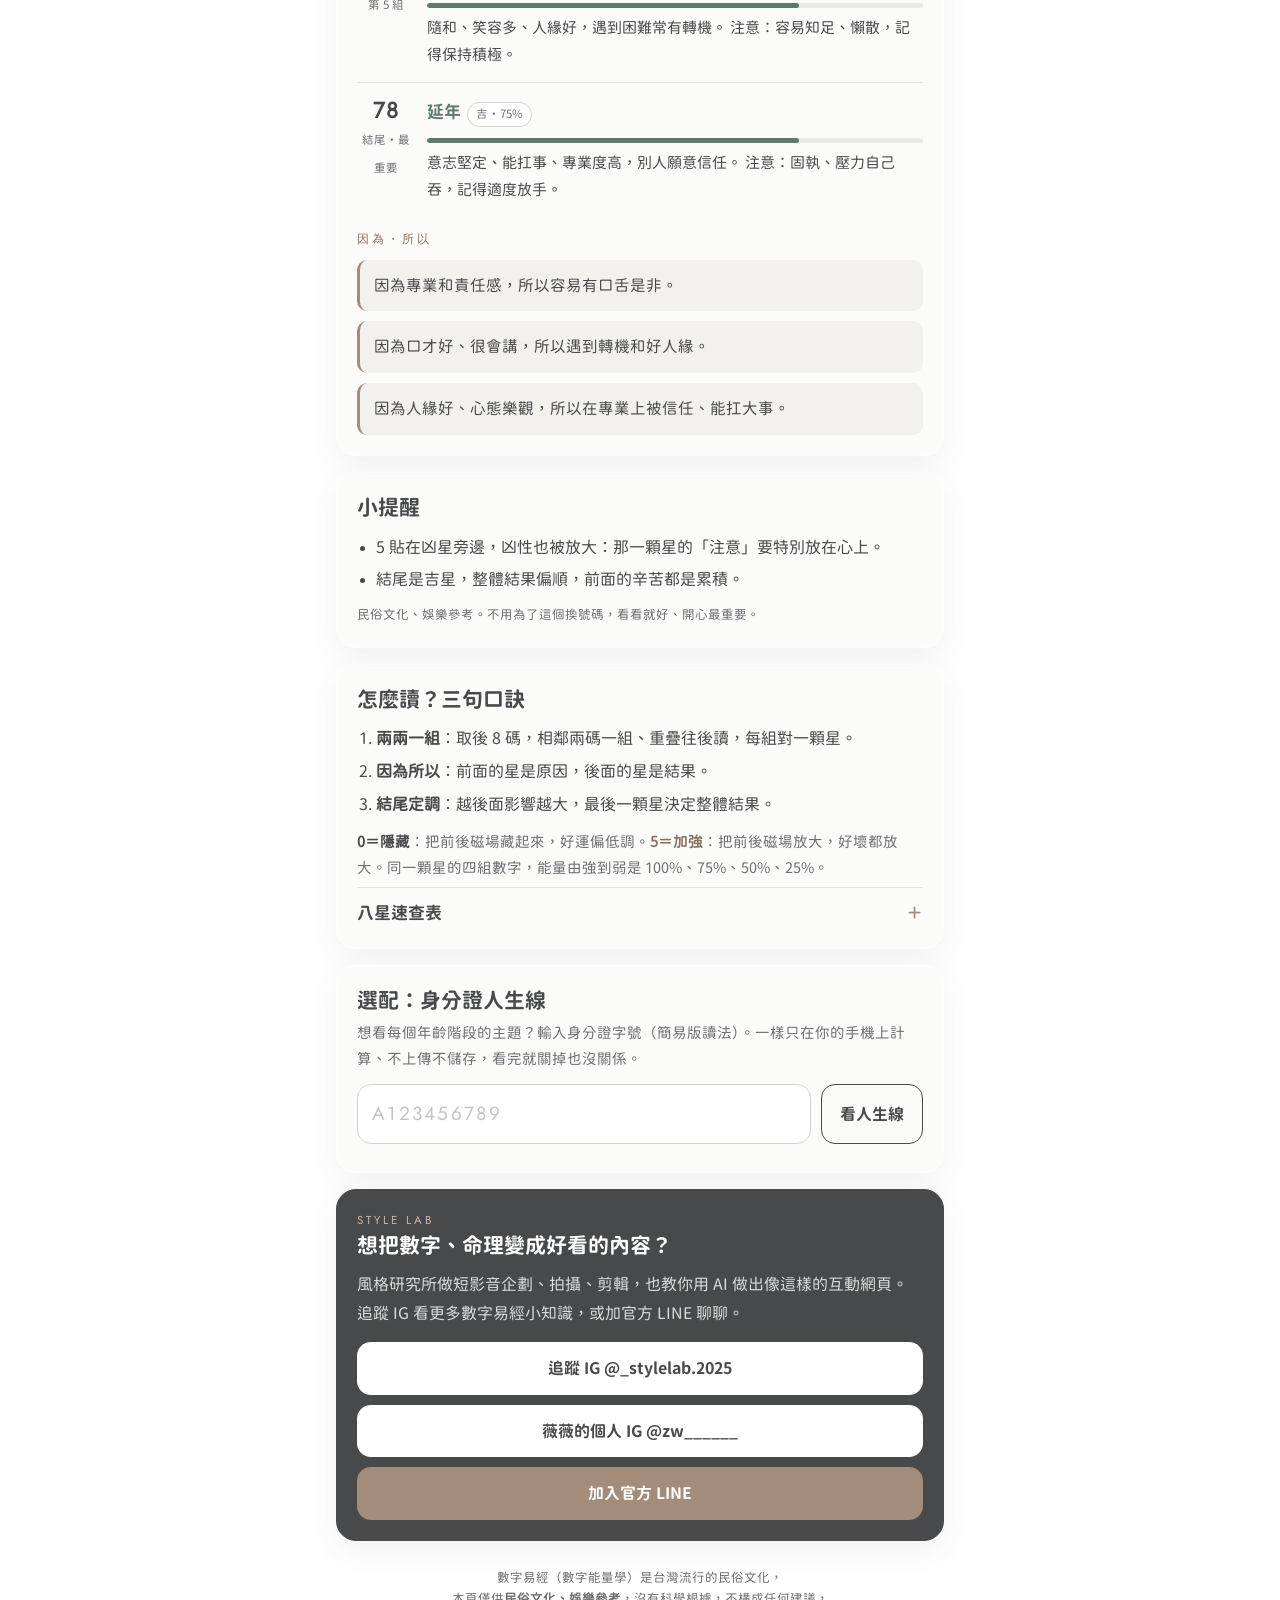
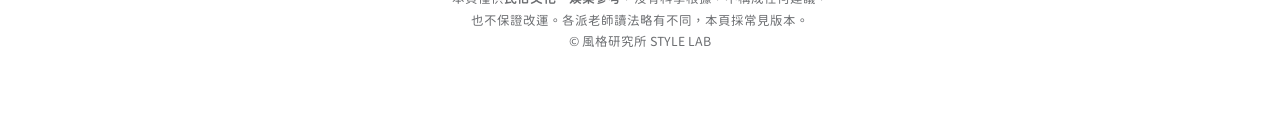
==== commit f6f43793: "新增「工具實驗室」分類：lab.html 收數字易經、組一碗丼飯、報價試算 - 各頁主選單加「工具實驗室」，首頁加入口區塊 - 新增 donburi/（丼飯互動點餐概念示範，品項價格為示意） - 數字" ====
--- a/number/index.html
+++ b/number/index.html
@@ -121,6 +121,7 @@
   <header>
     <img src="../assets/logo.png" alt="風格研究所 Logo">
     <div class="bn">風格研究所<small>STYLE LAB</small></div>
+    <a href="../lab.html" style="margin-left:auto;font-size:13.5px;color:var(--smoke);text-decoration:none">工具實驗室 →</a>
   </header>
 
   <section>
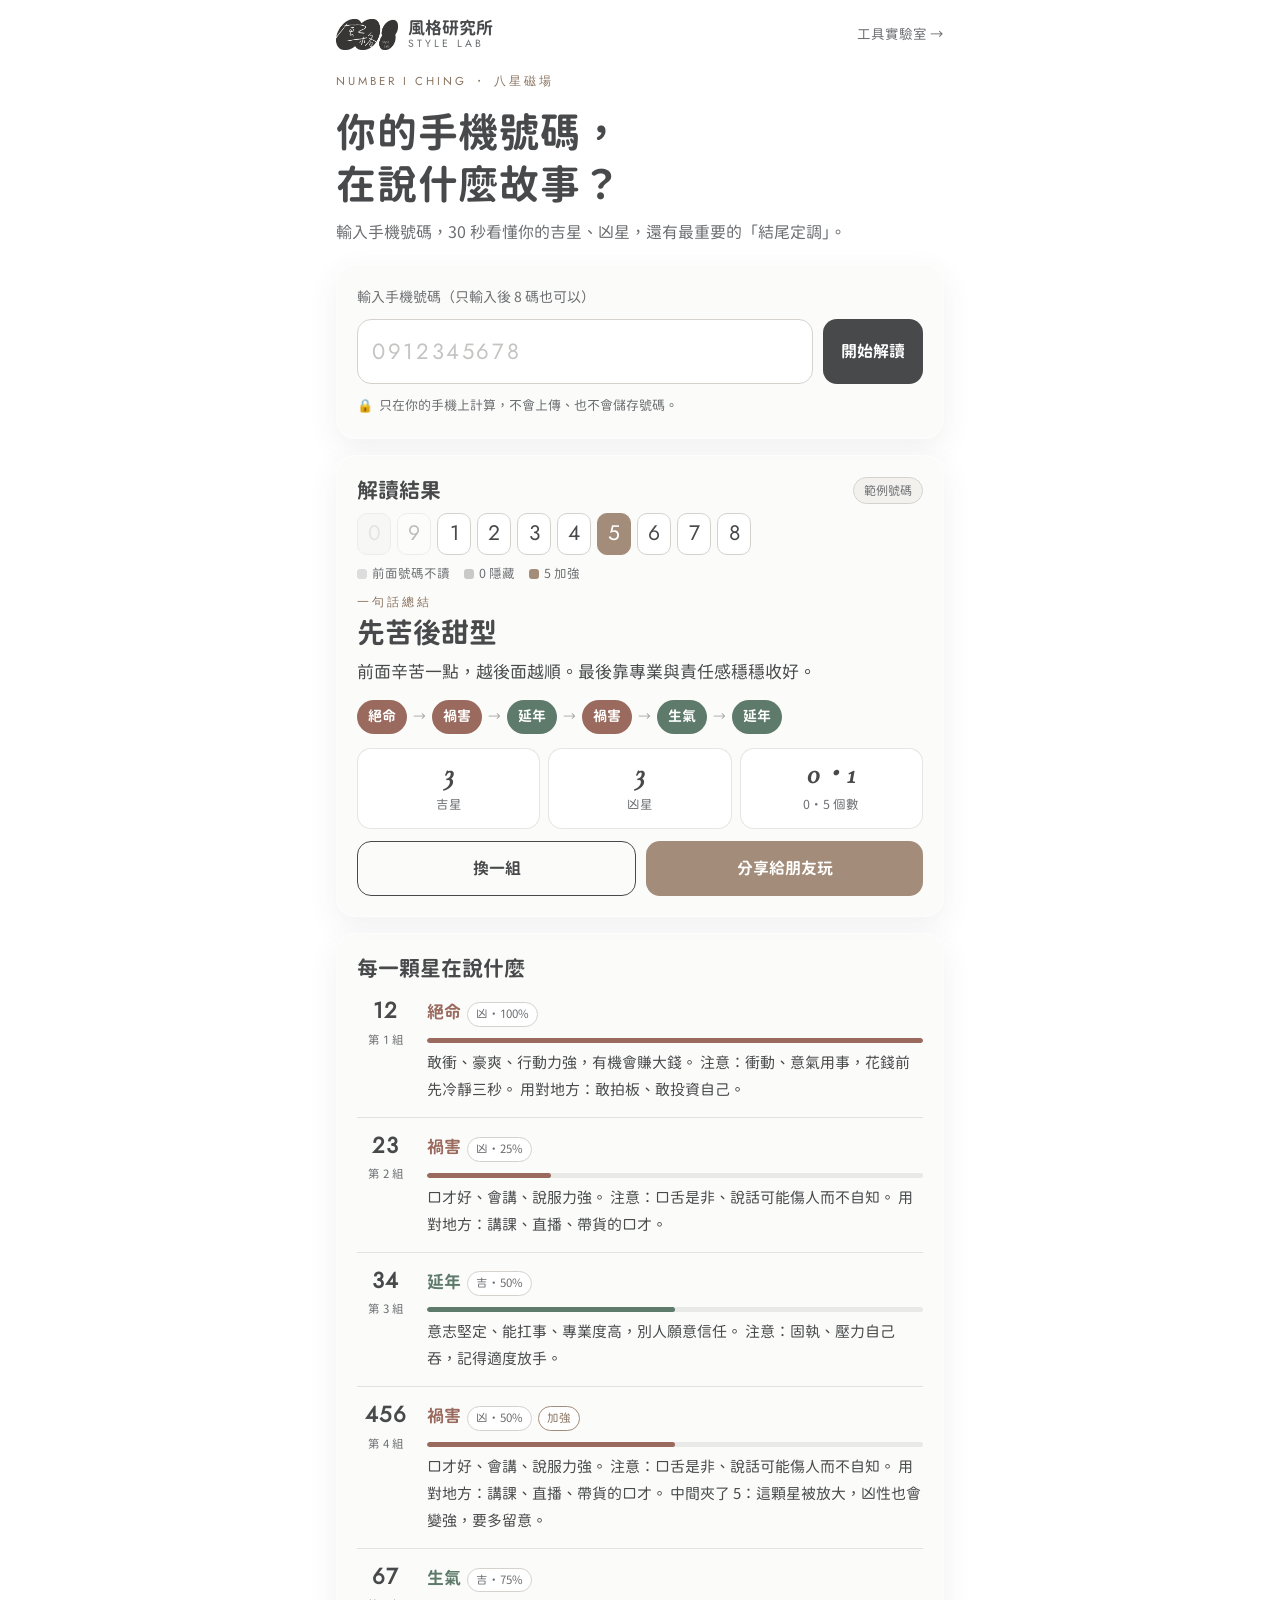
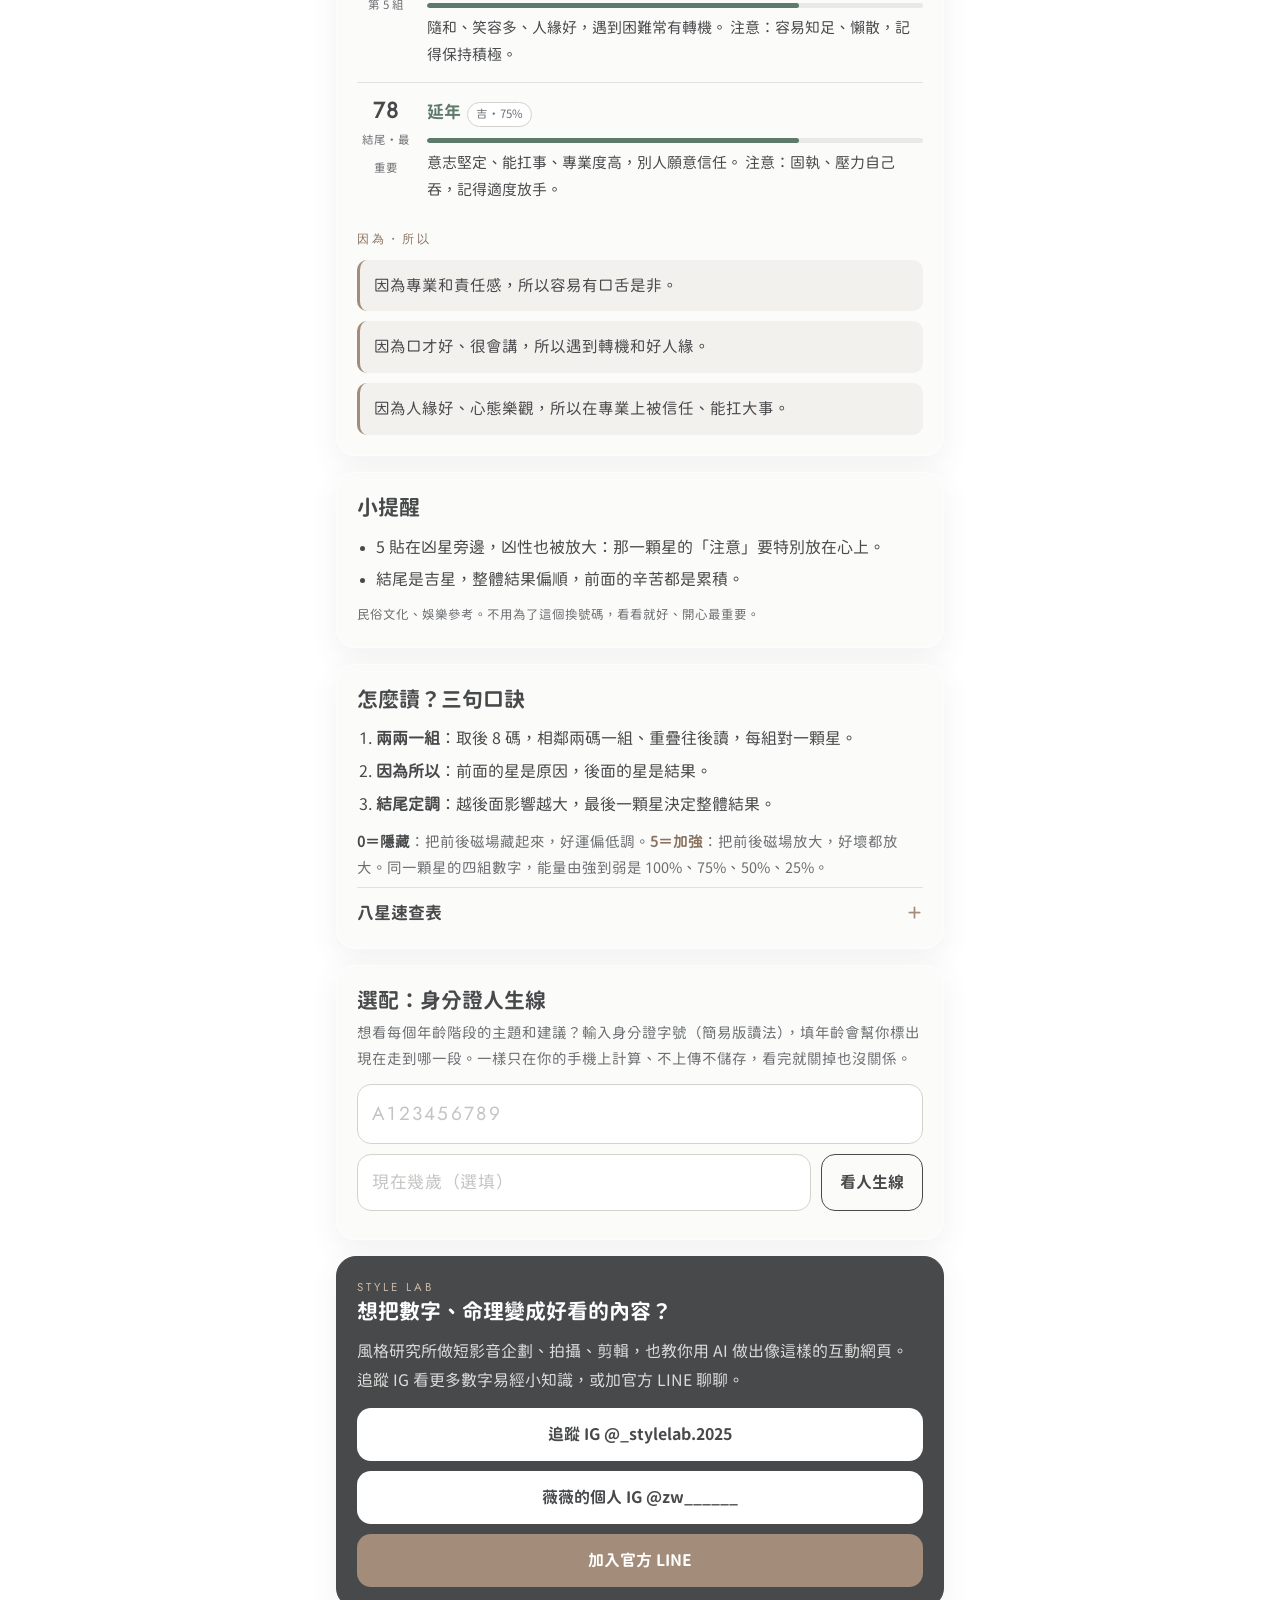
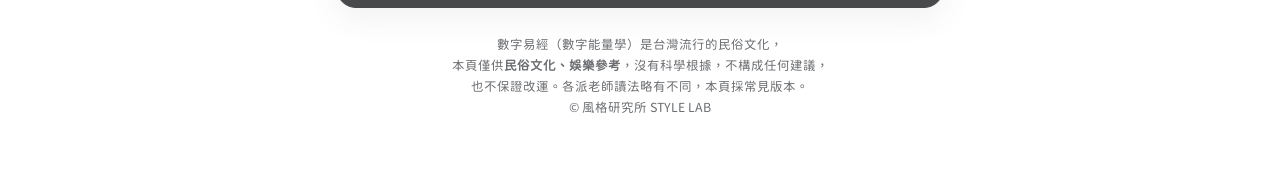
==== commit ef75848c: "數字易經：身分證人生線每段加解析與建議、總覽、選填年齡標出現在這段 Co-Authored-By: Claude Opus 5.5 <noreply@anthropic.com> Claude-Ses" ====
--- a/number/index.html
+++ b/number/index.html
@@ -162,9 +162,12 @@
 
   <section class="card">
     <h2 style="margin-bottom:4px">選配：身分證人生線</h2>
-    <p style="margin:0 0 12px;font-size:14.5px;color:var(--smoke)">想看每個年齡階段的主題？輸入身分證字號（簡易版讀法）。一樣只在你的手機上計算、不上傳不儲存，看完就關掉也沒關係。</p>
+    <p style="margin:0 0 12px;font-size:14.5px;color:var(--smoke)">想看每個年齡階段的主題和建議？輸入身分證字號（簡易版讀法），填年齡會幫你標出現在走到哪一段。一樣只在你的手機上計算、不上傳不儲存，看完就關掉也沒關係。</p>
     <div class="inrow">
       <input id="pid" type="text" autocomplete="off" autocapitalize="characters" spellcheck="false" maxlength="10" placeholder="A123456789" style="font-size:19px">
+    </div>
+    <div class="inrow" style="margin-top:10px">
+      <input id="age" type="tel" inputmode="numeric" autocomplete="off" maxlength="3" placeholder="現在幾歲（選填）" style="font-size:17px;letter-spacing:.04em;font-family:var(--f-body)">
       <button class="btn ghost" id="go2">看人生線</button>
     </div>
     <div class="err" id="err2" role="alert"></div>
@@ -362,6 +365,76 @@
 
 /* 身分證人生線（簡易版）：字母轉兩碼 A=01…Z=26，共 11 碼兩兩一組 10 組 */
 var AGES=["0–10 歲","11–15 歲","16–20 歲","21–25 歲","26–30 歲","31–35 歲","36–40 歲","41–45 歲","46–50 歲","51 歲以後"];
+var AGE_RANGE=[[0,10],[11,15],[16,20],[21,25],[26,30],[31,35],[36,40],[41,45],[46,50],[51,200]];
+var PHASE=["child","study","study","young","young","prime","prime","prime","prime","mature"];
+var LUCK={"天醫":"財運和貴人","生氣":"人緣和轉機","延年":"事業和專業","伏位":"穩定","絕命":"衝勁","五鬼":"創意","六煞":"人際","禍害":"口才"};
+var PHASE_NAME={child:"童年",study:"求學",young:"出社會",prime:"事業與家庭",mature:"熟齡"};
+var LIFE={
+ "天醫":{
+  child:"從小比較好照顧，常有長輩疼、親戚幫忙，家裡給的資源也比較多。",
+  study:"求學路上常遇到願意提拔你的老師或學長姐，容易拿到獎學金、好機會。",
+  young:"剛出社會就有貴人帶，第一份收入或副業容易起步，感情運也不錯。",
+  prime:"財運旺的一段：收入、合作、投資機會都多，身邊的人願意幫你介紹生意。",
+  mature:"晚年有財有人照顧，累積的人脈會回頭幫你，適合把經驗變成收入。",
+  adv:"把握貴人，但借錢、作保、合夥都要白紙黑字；有錢時先存一筆，別因心軟被拖累。",
+  kid:"大人給的資源多，記得也教孩子分辨好意與利用、學會說不。"},
+ "生氣":{
+  child:"個性開朗、笑容多，人緣好，常是大家喜歡的開心果。",
+  study:"朋友多、社團活躍，考試偶爾失常但總有轉機，補救機會常會出現。",
+  young:"轉機很多的一段：換工作、換跑道常常越換越好，靠人脈找到機會。",
+  prime:"人緣帶來機會，合作、團隊關係順，遇到難關也容易有人拉一把。",
+  mature:"心態輕鬆、朋友多，退休生活不無聊，很適合社團、志工、分享經驗。",
+  adv:"好人緣是本錢，但別太知足而停下來；替自己設一個明確目標，轉機才會變成果。",
+  kid:"玩心重是天性，幫孩子建立固定的作息與小目標就好，不用逼太緊。"},
+ "延年":{
+  child:"從小就懂事、有責任感，常被要求當小大人，也比較早熟。",
+  study:"讀書穩、意志力強，適合當幹部，考試和證照靠實力拿下。",
+  young:"出社會很快被信任、被交辦重要的事，專業累積期，升遷機會好。",
+  prime:"事業的扛霸子：適合當主管、帶團隊、建立專業名聲，但壓力也最大。",
+  mature:"專業被尊敬，適合當顧問、老師、傳承經驗，說話有分量。",
+  adv:"能力強也要懂得分工，別什麼都自己扛；固定運動、留時間給家人，才不會累垮。",
+  kid:"孩子懂事不代表不需要被照顧，多給肯定，別把大人的壓力放在他身上。"},
+ "伏位":{
+  child:"穩穩長大的一段，生活規律、變動少，個性偏安靜慢熱。",
+  study:"按部就班的學習期，成績穩定但不太冒尖，適合打基礎。",
+  young:"蓄勢期：看起來沒什麼大變化，其實是在累積能力和存款。",
+  prime:"穩定期：工作與家庭都偏平穩，適合守成、長期投資、慢慢累積。",
+  mature:"安穩的晚年，生活規律，適合經營長期興趣與健康。",
+  adv:"伏位會延續前一段的能量：前一段是吉星就穩穩守住，是凶星就要主動做改變，別卡住。",
+  kid:"孩子慢熱不是問題，給他時間和穩定的環境就好。"},
+ "絕命":{
+  child:"活潑好動、膽子大，容易碰撞受傷，脾氣來得快去得快。",
+  study:"有衝勁也有叛逆期，容易為了義氣或面子衝動行事。",
+  young:"敢闖的一段：適合創業、挑戰高業績，但花錢也大，容易衝動消費或投資。",
+  prime:"大起大落的一段：機會大、風險也大，投資與事業決策要特別謹慎。",
+  mature:"仍有衝勁，但要注意身體與財務，不要做太冒險的投資。",
+  adv:"重大決定先睡一晚再說；設好預算和停損點，把衝勁用在拚事業、投資自己。",
+  kid:"精力旺盛就讓他運動、比賽，把衝勁導到對的地方，注意安全。"},
+ "五鬼":{
+  child:"聰明、反應快、點子多，好奇心強，也比較坐不住。",
+  study:"學東西快但容易三分鐘熱度，興趣常換，適合多方嘗試。",
+  young:"變動大的一段：工作、住處、計畫常改變，但也是創意最多的時候。",
+  prime:"適合企劃、創意、內容工作，點子能變現；但要小心計畫做不完、合作反覆。",
+  mature:"腦袋靈活、學新東西快，適合學新技能或做有創意的副業。",
+  adv:"點子寫下來，一次只做一件事做到完；重要約定留紀錄，少一點疑心、多一點確認。",
+  kid:"孩子想法多是天賦，陪他把一件事做完，比一直換新的更重要。"},
+ "六煞":{
+  child:"細心敏感、在意別人的感受，人緣好但也容易委屈自己。",
+  study:"桃花與人際比較多，容易為朋友、感情分心，美感與才藝出色。",
+  young:"感情與人際課題多的一段，異性緣好；也適合美業、設計、服務業發揮。",
+  prime:"人際關係是重點：家庭、職場、合作都要花心力經營，情緒管理很重要。",
+  mature:"懂得照顧人、有品味，晚年人際多，要留意別為別人的事煩心。",
+  adv:"先照顧好自己的情緒再照顧別人；人際上設好界線，把美感與服務力變成專長。",
+  kid:"孩子敏感就多聽他說，教他表達情緒，不要只叫他「不要想太多」。"},
+ "禍害":{
+  child:"能言善道、很會講，也比較愛頂嘴，容易因為說話被誤會。",
+  study:"口才好、適合上台、辯論、當代表；要小心同學間的口角是非。",
+  young:"靠說話吃飯的一段：適合業務、講師、直播、內容；也容易因一句話得罪人。",
+  prime:"口才是武器，談判、帶貨、教學都有優勢；但口舌是非、合約糾紛要留意。",
+  mature:"經驗多、很會分享，適合當講師或傳承；要注意說話別太直傷到家人。",
+  adv:"說話先肯定再講問題；把愛講的能量用在教學、直播、銷售，重要的事用文字確認。",
+  kid:"孩子愛講話就給他舞台，同時教他講話的分寸與換位思考。"}
+};
 function nearest(d,i,dir){for(var k=i;k>=0&&k<d.length;k+=dir)if(!isMod(d[k]))return k;return -1;}
 function readLife(id){
   var L=id.charCodeAt(0)-64,d=(L<10?"0":"")+L+id.slice(1),out=[];
@@ -372,21 +445,58 @@
     var r;
     if(a<0||b<0||a===b){r={n:"伏位",pct:100};}
     else r=MAP[d[a]+d[b]];
-    out.push({age:AGES[k],raw:d[k]+d[k+1],n:r.n,pct:r.pct,hide:hide,boost:boost});
+    out.push({k:k,age:AGES[k],n:r.n,pct:r.pct,hide:hide,boost:boost});
   }
+  out.forEach(function(r,i){r.eff=r.n;if(r.n==="伏位"&&i>0)r.eff=out[i-1].eff;r.jx=STARS[r.eff].jx;});
   return out;
+}
+function lifeSummary(rows){
+  var g=rows.filter(function(r){return r.jx;}).length;
+  var adult=rows.slice(3);
+  var best=null,watch=null;
+  adult.forEach(function(r){
+    var S=STARS[r.n];
+    if(S.jx&&r.n!=="伏位"){var sc=r.pct+(r.boost?30:0)-(r.hide?20:0);if(!best||sc>best.sc)best={r:r,sc:sc};}
+    if(!S.jx){var sw=r.pct+(r.boost?40:0);if(!watch||sw>watch.sc)watch={r:r,sc:sw};}
+  });
+  var first=halfScore(rows.slice(0,5)),second=halfScore(rows.slice(5));
+  var shape=g===10?"一路吉星，人生整體偏順":first.v<=0&&second.v>0?"前半段磨練多、後半段越走越順":first.v>0&&second.v<0?"前半段順，後半段要守住成果":g<5?"起伏比較大，凶星用對地方就是優勢":"吉凶交錯，在起伏中成長";
+  var s="10 段裡有 "+g+" 段吉星，"+shape+"。";
+  if(best)s+="最旺的是 "+best.r.age+"（"+best.r.n+"），"+LUCK[best.r.n]+"最旺，記得好好把握。";
+  if(watch)s+="要多留意的是 "+watch.r.age+"（"+watch.r.n+"）："+STARS[watch.r.n].care;
+  return s;
+}
+function lifeTrans(prev,cur){
+  if(!prev)return "";
+  if(cur.n==="伏位")return prev.eff==="伏位"?"延續上一段的穩定，繼續打底。":"延續上一段的「"+prev.eff+"」，"+(prev.jx?"好運穩穩接下去。":"要主動做點改變，才不會卡在原地。");
+  if(cur.n===prev.n)return "「"+cur.n+"」連續出現，這個主題會跟著你好幾年，越早學會用它越好。";
+  var a=prev.jx,b=cur.jx;
+  return "從上一段的「"+prev.n+"」走到「"+cur.n+"」："+(a&&b?"順上加順。":!a&&b?"先苦後甜，前面的磨練在這段開花。":a&&!b?"從順境進入考驗，提早準備就不怕。":"挑戰接著挑戰，這段特別需要穩住心態。");
 }
 function renderLife(){
   var v=$("pid").value.trim().toUpperCase();
   if(!/^[A-Z][12890]\d{8}$/.test(v)){$("err2").textContent="格式看起來不對喔：英文字母＋9 碼數字。";$("life").innerHTML="";return;}
   $("err2").textContent="";
+  var ageIn=parseInt($("age").value,10),now=-1;
+  if(ageIn>=0&&ageIn<130)AGE_RANGE.forEach(function(r,i){if(ageIn>=r[0]&&ageIn<=r[1])now=i;});
   var rows=readLife(v),h='<div style="margin-top:14px">';
-  rows.forEach(function(r){
-    var S=STARS[r.n],col=r.n==="伏位"?"var(--mist)":S.jx?"var(--good)":"var(--bad)";
-    var t=(r.hide?'<span class="mini h">隱藏</span>':'')+(r.boost?'<span class="mini s">加強</span>':'');
-    h+='<div class="row"><div class="pair" style="width:72px"><b style="font-size:15px;letter-spacing:0">'+r.age+'</b></div><div class="rbody"><div class="rhead"><h3 style="color:'+col+'">'+r.n+'</h3><span class="mini">'+(S.jx?"吉":"凶")+'・'+r.pct+'%</span>'+t+'</div><p>主題：'+S.kw+'。'+(r.hide?"這段能量比較低調。":"")+(r.boost?"這段能量被放大。":"")+'</p></div></div>';
+  h+='<div class="because" style="margin:0 0 6px"><b style="font-family:var(--f-title)">人生線總覽</b><br>'+esc(lifeSummary(rows))+'</div>';
+  h+='<div class="chain" style="margin:10px 0 6px">';
+  rows.forEach(function(r,i){h+=(i?'<span class="arrow">→</span>':'')+'<span class="chip '+(r.n==="伏位"?"n":STARS[r.n].jx?"g":"b")+'"'+(i===now?' style="outline:2px solid var(--champ);outline-offset:2px"':'')+'>'+r.n+'</span>';});
+  h+='</div>';
+  rows.forEach(function(r,i){
+    var S=STARS[r.n],col=r.n==="伏位"?"var(--mist)":S.jx?"var(--good)":"var(--bad)",ph=PHASE[r.k],T=LIFE[r.n];
+    var t=(r.hide?'<span class="mini h">隱藏</span>':'')+(r.boost?'<span class="mini s">加強</span>':'')+(i===now?'<span class="mini s" style="background:var(--champ);color:#fff">你現在在這段</span>':'');
+    var mod=(r.hide?"這段有 0：能量比較低調，好事不一定馬上看得到，需要時間發酵。":"")+(r.boost?"這段有 5：能量被放大，"+(S.jx?"好運更明顯。":"起伏也更明顯，要多留意。"):"");
+    var main=T.adv;
+    if(r.n==="伏位")main=i===0||rows[i-1].eff==="伏位"?"起步穩，適合慢慢打好基礎，不用急著跟別人比。":rows[i-1].jx?"前一段是吉星「"+rows[i-1].eff+"」，這段穩穩守住成果就好。":"前一段是凶星「"+rows[i-1].eff+"」，這段要主動做點改變，別讓自己卡住。";
+    var adv=(r.k<=2?T.kid+" ":"")+main;
+    h+='<div class="row"'+(i===now?' style="background:rgba(163,140,121,.08);border-radius:12px;padding-left:8px;padding-right:8px"':'')+'><div class="pair" style="width:72px"><b style="font-size:15px;letter-spacing:0">'+r.age+'</b><small>'+PHASE_NAME[ph]+'</small></div><div class="rbody"><div class="rhead"><h3 style="color:'+col+'">'+r.n+'</h3><span class="mini">'+(S.jx?"吉":"凶")+'・'+r.pct+'%</span>'+t+'</div>'+
+      '<p><b>主題</b>　'+S.kw+'</p><p style="margin-top:4px">'+esc(T[ph])+(mod?' '+esc(mod):'')+'</p>'+
+      (i?'<p style="margin-top:4px;color:var(--smoke);font-size:14px">'+esc(lifeTrans(rows[i-1],r))+'</p>':'')+
+      '<p style="margin-top:6px;font-size:14.5px"><span style="color:var(--champ-d);font-family:var(--f-title)">建議</span>　'+esc(adv)+'</p></div></div>';
   });
-  h+='<p style="font-size:12.5px;color:var(--smoke);margin:10px 0 0">簡易版讀法：0、5 往前後找最近的數字配對。身分證屬於敏感資料，請不要公開貼在社群或留言裡。</p></div>';
+  h+='<p style="font-size:12.5px;color:var(--smoke);margin:10px 0 0">簡易版讀法：0、5 往前後找最近的數字配對。民俗文化、娛樂參考，人生還是自己走出來的。身分證屬於敏感資料，請不要公開貼在社群或留言裡。</p></div>';
   $("life").innerHTML=h;
   $("pid").value="";
 }
@@ -400,6 +510,7 @@
 $("num").addEventListener("keydown",function(e){if(e.key==="Enter")run();});
 $("go2").onclick=renderLife;
 $("pid").addEventListener("keydown",function(e){if(e.key==="Enter")renderLife();});
+$("age").addEventListener("keydown",function(e){if(e.key==="Enter")renderLife();});
 render("0912345678",true);
 })();
 </script>
